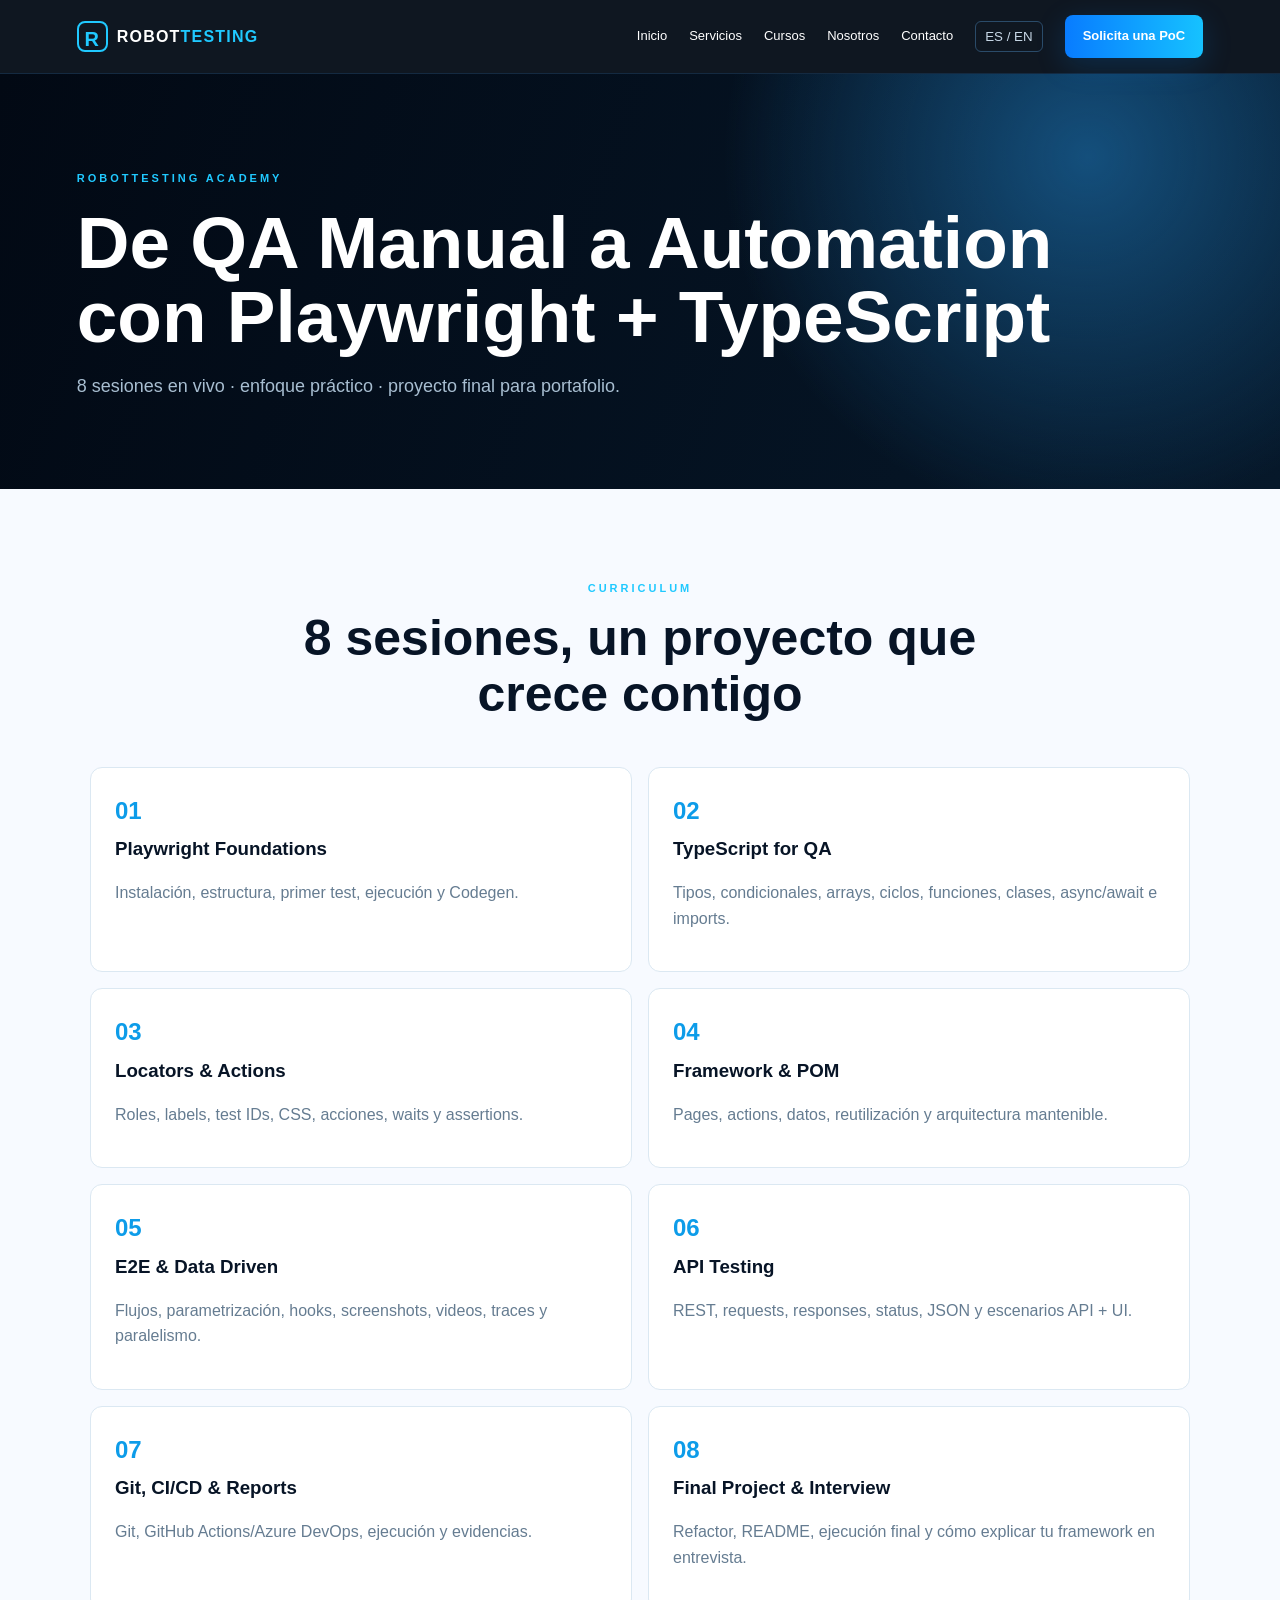
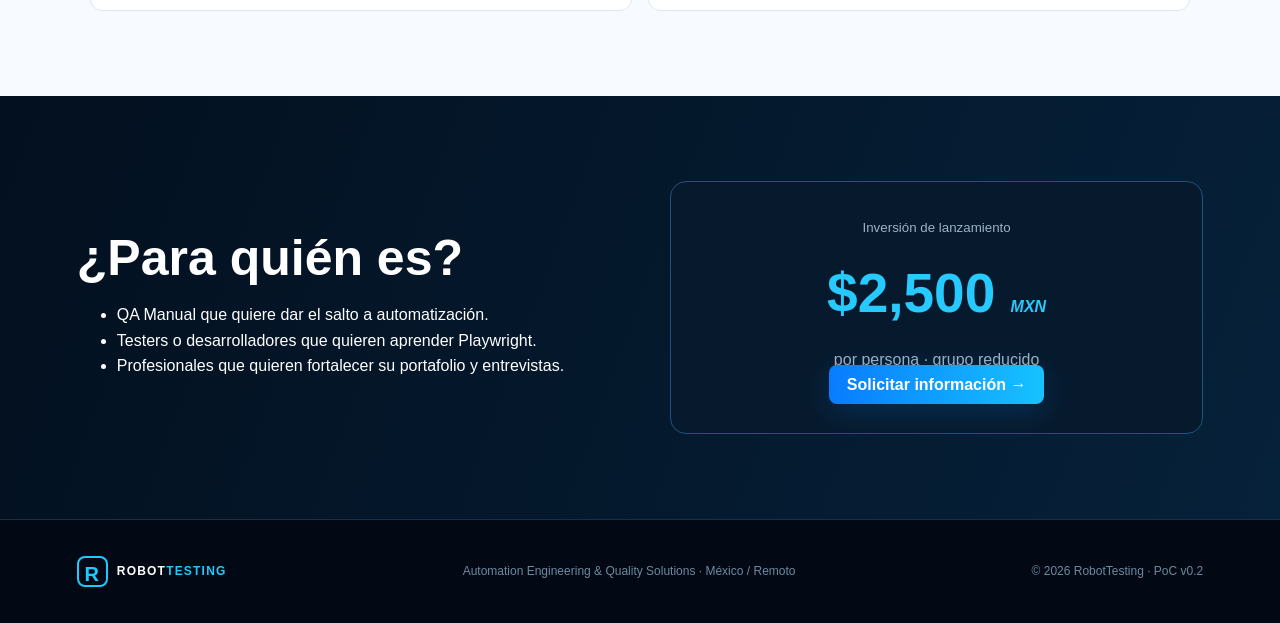
==== academy.html @ 84e16ac9 "version 0.2" ====
<!doctype html><html lang="es"><head><meta charset="utf-8"><meta name="viewport" content="width=device-width,initial-scale=1">
<meta name="description" content="RobotTesting - Automation Engineering & Quality Solutions">
<title>Academy | RobotTesting</title><link rel="stylesheet" href="styles.css"></head><body>
<header class="site-header">
  <a class="brand" href="index.html"><span class="mark">R</span><span>ROBOT<b>TESTING</b></span></a>
  <button class="menu" aria-label="Menu">☰</button>
  <nav>
    <a href="index.html" data-es="Inicio" data-en="Home">Inicio</a>
    <a href="services.html" data-es="Servicios" data-en="Services">Servicios</a>
    <a href="academy.html" data-es="Cursos" data-en="Academy">Cursos</a>
    <a href="about.html" data-es="Nosotros" data-en="About">Nosotros</a>
    <a href="contact.html" data-es="Contacto" data-en="Contact">Contacto</a>
    <button class="lang" id="langToggle">ES / EN</button>
    <a class="pill" href="contact.html" data-es="Solicita una PoC" data-en="Request a PoC">Solicita una PoC</a>
  </nav>
</header>
<main>
<section class="page-hero academy-hero"><span class="kicker">ROBOTTESTING ACADEMY</span><h1 data-es="De QA Manual a Automation con Playwright + TypeScript" data-en="From Manual QA to Automation with Playwright + TypeScript">De QA Manual a Automation con Playwright + TypeScript</h1><p data-es="8 sesiones en vivo · enfoque práctico · proyecto final para portafolio." data-en="8 live sessions · hands-on approach · final portfolio project.">8 sesiones en vivo · enfoque práctico · proyecto final para portafolio.</p></section>
<section class="section">
 <div class="heading"><span>CURRICULUM</span><h2 data-es="8 sesiones, un proyecto que crece contigo" data-en="8 sessions, one project that grows with you">8 sesiones, un proyecto que crece contigo</h2></div>
 <div class="timeline">
  <article><b>01</b><h3>Playwright Foundations</h3><p data-es="Instalación, estructura, primer test, ejecución y Codegen." data-en="Installation, structure, first test, execution and Codegen.">Instalación, estructura, primer test, ejecución y Codegen.</p></article>
  <article><b>02</b><h3>TypeScript for QA</h3><p data-es="Tipos, condicionales, arrays, ciclos, funciones, clases, async/await e imports." data-en="Types, conditionals, arrays, loops, functions, classes, async/await and imports.">Tipos, condicionales, arrays, ciclos, funciones, clases, async/await e imports.</p></article>
  <article><b>03</b><h3>Locators & Actions</h3><p data-es="Roles, labels, test IDs, CSS, acciones, waits y assertions." data-en="Roles, labels, test IDs, CSS, actions, waits and assertions.">Roles, labels, test IDs, CSS, acciones, waits y assertions.</p></article>
  <article><b>04</b><h3>Framework & POM</h3><p data-es="Pages, actions, datos, reutilización y arquitectura mantenible." data-en="Pages, actions, data, reuse and maintainable architecture.">Pages, actions, datos, reutilización y arquitectura mantenible.</p></article>
  <article><b>05</b><h3>E2E & Data Driven</h3><p data-es="Flujos, parametrización, hooks, screenshots, videos, traces y paralelismo." data-en="Flows, parametrization, hooks, screenshots, videos, traces and parallel execution.">Flujos, parametrización, hooks, screenshots, videos, traces y paralelismo.</p></article>
  <article><b>06</b><h3>API Testing</h3><p data-es="REST, requests, responses, status, JSON y escenarios API + UI." data-en="REST, requests, responses, status, JSON and API + UI scenarios.">REST, requests, responses, status, JSON y escenarios API + UI.</p></article>
  <article><b>07</b><h3>Git, CI/CD & Reports</h3><p data-es="Git, GitHub Actions/Azure DevOps, ejecución y evidencias." data-en="Git, GitHub Actions/Azure DevOps, execution and evidence.">Git, GitHub Actions/Azure DevOps, ejecución y evidencias.</p></article>
  <article><b>08</b><h3>Final Project & Interview</h3><p data-es="Refactor, README, ejecución final y cómo explicar tu framework en entrevista." data-en="Refactor, README, final execution and how to explain your framework in an interview.">Refactor, README, ejecución final y cómo explicar tu framework en entrevista.</p></article>
 </div>
</section>
<section class="split dark"><div><h2 data-es="¿Para quién es?" data-en="Who is it for?">¿Para quién es?</h2><ul><li data-es="QA Manual que quiere dar el salto a automatización." data-en="Manual QA professionals moving into automation.">QA Manual que quiere dar el salto a automatización.</li><li data-es="Testers o desarrolladores que quieren aprender Playwright." data-en="Testers or developers who want to learn Playwright.">Testers o desarrolladores que quieren aprender Playwright.</li><li data-es="Profesionales que quieren fortalecer su portafolio y entrevistas." data-en="Professionals who want to strengthen their portfolio and interview readiness.">Profesionales que quieren fortalecer su portafolio y entrevistas.</li></ul></div><div class="price"><small data-es="Inversión de lanzamiento" data-en="Launch investment">Inversión de lanzamiento</small><strong>$2,500 <i>MXN</i></strong><span data-es="por persona · grupo reducido" data-en="per person · small group">por persona · grupo reducido</span><a class="button" href="contact.html" data-es="Solicitar información →" data-en="Request information →">Solicitar información →</a></div></section>
</main>
<footer>
  <div class="brand"><span class="mark">R</span><span>ROBOT<b>TESTING</b></span></div>
  <p data-es="Automation Engineering & Quality Solutions · México / Remoto"
     data-en="Automation Engineering & Quality Solutions · Mexico / Remote">Automation Engineering & Quality Solutions · México / Remoto</p>
  <p>© 2026 RobotTesting · PoC v0.2</p>
</footer>
<script src="script.js"></script>
</body></html>
---- styles.css ----
:root{--bg:#030b16;--panel:#071524;--line:#16324d;--blue:#0d8dff;--cyan:#20c9ff;--ink:#071426;--muted:#8da4bb;--white:#f5f9ff}*{box-sizing:border-box}html{scroll-behavior:smooth}body{margin:0;background:#f7faff;color:var(--ink);font-family:Inter,Segoe UI,Arial,sans-serif;line-height:1.6}a{text-decoration:none;color:inherit}.site-header{height:74px;padding:0 6%;display:flex;align-items:center;justify-content:space-between;position:sticky;top:0;z-index:50;background:rgba(3,11,22,.95);border-bottom:1px solid #142a41;color:white;backdrop-filter:blur(15px)}.brand{display:flex;align-items:center;gap:9px;font-weight:800;letter-spacing:1.2px}.brand b{color:var(--cyan)}.mark{width:31px;height:31px;display:grid;place-items:center;border:2px solid var(--cyan);border-radius:8px;color:var(--cyan);font-size:20px}.site-header nav{display:flex;align-items:center;gap:22px;font-size:13px}.site-header nav>a:not(.pill):hover{color:var(--cyan)}.pill,.button{background:linear-gradient(90deg,#087cff,#16c2ff);color:#fff!important;padding:11px 18px;border-radius:8px;font-weight:700;border:0;cursor:pointer;box-shadow:0 8px 30px #078bff2e}.lang{background:transparent;border:1px solid #2a4b69;color:#c8d8e7;border-radius:6px;padding:7px 9px;cursor:pointer}.menu{display:none}.hero{min-height:650px;padding:75px 6%;display:grid;grid-template-columns:1.08fr .92fr;align-items:center;color:white;background:radial-gradient(circle at 75% 40%,#0a477b 0,transparent 30%),linear-gradient(110deg,#020812,#061729);overflow:hidden}.hero h1,.page-hero h1{font-size:clamp(46px,5.7vw,78px);line-height:1.02;margin:16px 0}.hero p,.page-hero p{max-width:760px;font-size:18px;color:#a8bed1}.kicker,.heading>span,.banner span{font-size:11px;letter-spacing:3px;font-weight:800;color:var(--cyan)}.cta{display:flex;gap:12px;margin:28px 0}.ghost{background:transparent;border:1px solid #3d688c;box-shadow:none}.badges{display:flex;gap:20px;flex-wrap:wrap;color:#8fa9c0;font-size:13px}.hero-art{text-align:center}.hero-art img{width:min(100%,650px);border-radius:20px;box-shadow:0 30px 100px #000}.trust{display:grid;grid-template-columns:repeat(4,1fr);background:#06111e;color:white;padding:25px 6%;border-top:1px solid #16334f}.trust div{display:flex;align-items:center;gap:12px;border-right:1px solid #193650;padding:0 20px}.trust b{font-size:24px;color:var(--cyan)}.trust span{font-size:13px;color:#b9cada}.section{padding:85px 6%}.heading{text-align:center;max-width:780px;margin:0 auto 45px}.heading h2,.split h2,.banner h2,.contact-card h2{font-size:clamp(32px,4vw,50px);line-height:1.12;margin:10px 0}.heading p{color:#627991}.grid{display:grid;gap:18px}.cards{grid-template-columns:repeat(4,1fr)}.cards article,.process article{height:100%;background:#fff;border:1px solid #dce8f3;border-radius:14px;padding:25px;box-shadow:0 12px 35px #0b315b0b;transition:.25s}.cards article:hover{transform:translateY(-5px);border-color:#45b8ff}.cards p,.process p{color:#667e95}.cards em{font-style:normal;color:#078ed9;font-size:12px}.icon{width:45px;height:45px;display:grid;place-items:center;border-radius:9px;background:#e7f6ff;color:#008ee7;font-weight:800}.split{padding:85px 6%;display:grid;grid-template-columns:1fr 1fr;gap:60px;align-items:center}.dark{background:linear-gradient(110deg,#03101f,#06213a);color:white}.dark p{color:#9eb6cb}.light{background:#fff}.flow{display:flex;flex-wrap:wrap;gap:8px;align-items:center}.flow span{padding:15px;background:#081b2d;border:1px solid #175078;border-radius:9px;color:#c8e4f6;font-size:12px}.flow b{color:#1fc7ff}.text-link{color:#21c9ff;font-weight:700}.tech{display:flex;justify-content:center;gap:12px;flex-wrap:wrap}.tech span{background:#fff;border:1px solid #d8e7f4;border-radius:9px;padding:14px 18px;font-weight:700;color:#31516d}.banner{padding:55px 6%;background:linear-gradient(100deg,#03101f,#08355d);color:white;display:flex;align-items:center;justify-content:space-between;gap:30px}.banner h2{margin:5px 0}.page-hero{padding:90px 6% 70px;color:white;background:radial-gradient(circle at 85% 20%,#0a4b80,transparent 28%),linear-gradient(110deg,#020914,#071d33)}.page-hero h1{max-width:1000px}.service-list{max-width:1180px;margin:auto}.service-list article{display:grid;grid-template-columns:100px 1fr;gap:30px;padding:45px 0;border-bottom:1px solid #d9e5ef}.service-no{font-size:40px;color:#0d9ce9;font-weight:900}.service-list h2{font-size:34px;margin:0}.service-list p{color:#5f768c;max-width:850px}.service-list ul{columns:2;padding-left:20px}.academy-hero{background:radial-gradient(circle at 85% 20%,#144f7c,transparent 32%),linear-gradient(110deg,#020914,#06182a)}.timeline{display:grid;grid-template-columns:repeat(2,1fr);gap:16px;max-width:1100px;margin:auto}.timeline article{padding:24px;border:1px solid #dbe8f2;border-radius:12px;background:#fff}.timeline b,.process b{color:#0d9ce9;font-size:24px}.timeline h3{margin:4px 0}.timeline p{color:#657c91}.price{background:#071a2d;border:1px solid #1b547c;border-radius:16px;padding:35px;text-align:center}.price small,.price span{display:block;color:#9bb2c7}.price strong{display:block;font-size:55px;color:#26caff;margin:10px}.price i{font-size:16px}.values{display:grid;grid-template-columns:1fr 1fr;gap:12px}.values div{background:#f4f9fd;border:1px solid #dce9f3;border-radius:10px;padding:22px}.values b{color:#0d9ce9;margin-right:10px}.process{grid-template-columns:repeat(4,1fr)}.contact-grid{display:grid;grid-template-columns:1.2fr .8fr;gap:40px;max-width:1100px;margin:auto}.contact-grid form{display:grid;gap:8px;background:white;border:1px solid #dbe7f1;border-radius:14px;padding:30px}.contact-grid label{font-weight:700;font-size:13px}.contact-grid input,.contact-grid textarea,.contact-grid select{width:100%;padding:13px;border:1px solid #cadbe9;border-radius:8px;font:inherit;background:#fbfdff}.contact-card{background:#061728;color:white;border-radius:14px;padding:35px}.contact-card p{color:#adc0d2}.contact-card hr{border:0;border-top:1px solid #24435d}.note{font-size:12px}footer{background:#020914;color:#6f899f;border-top:1px solid #17304a;padding:30px 6%;display:flex;justify-content:space-between;align-items:center;font-size:12px}footer .brand{color:white}@media(max-width:950px){.site-header nav a:not(.pill),.site-header .lang{display:none}.menu{display:block;background:none;border:0;color:white;font-size:24px}.hero,.split,.contact-grid{grid-template-columns:1fr}.cards,.process{grid-template-columns:repeat(2,1fr)}.trust{grid-template-columns:1fr 1fr}.timeline{grid-template-columns:1fr}.hero-art{margin-top:30px}}@media(max-width:620px){.site-header{padding:0 4%}.site-header .pill{display:none}.hero,.section,.split,.page-hero{padding-left:5%;padding-right:5%}.hero h1,.page-hero h1{font-size:43px}.cards,.process,.trust{grid-template-columns:1fr}.trust div{border-right:0}.service-list article{grid-template-columns:1fr;gap:5px}.service-list ul{columns:1}.banner,footer{flex-direction:column;align-items:flex-start}.cta{flex-direction:column}.values{grid-template-columns:1fr}}
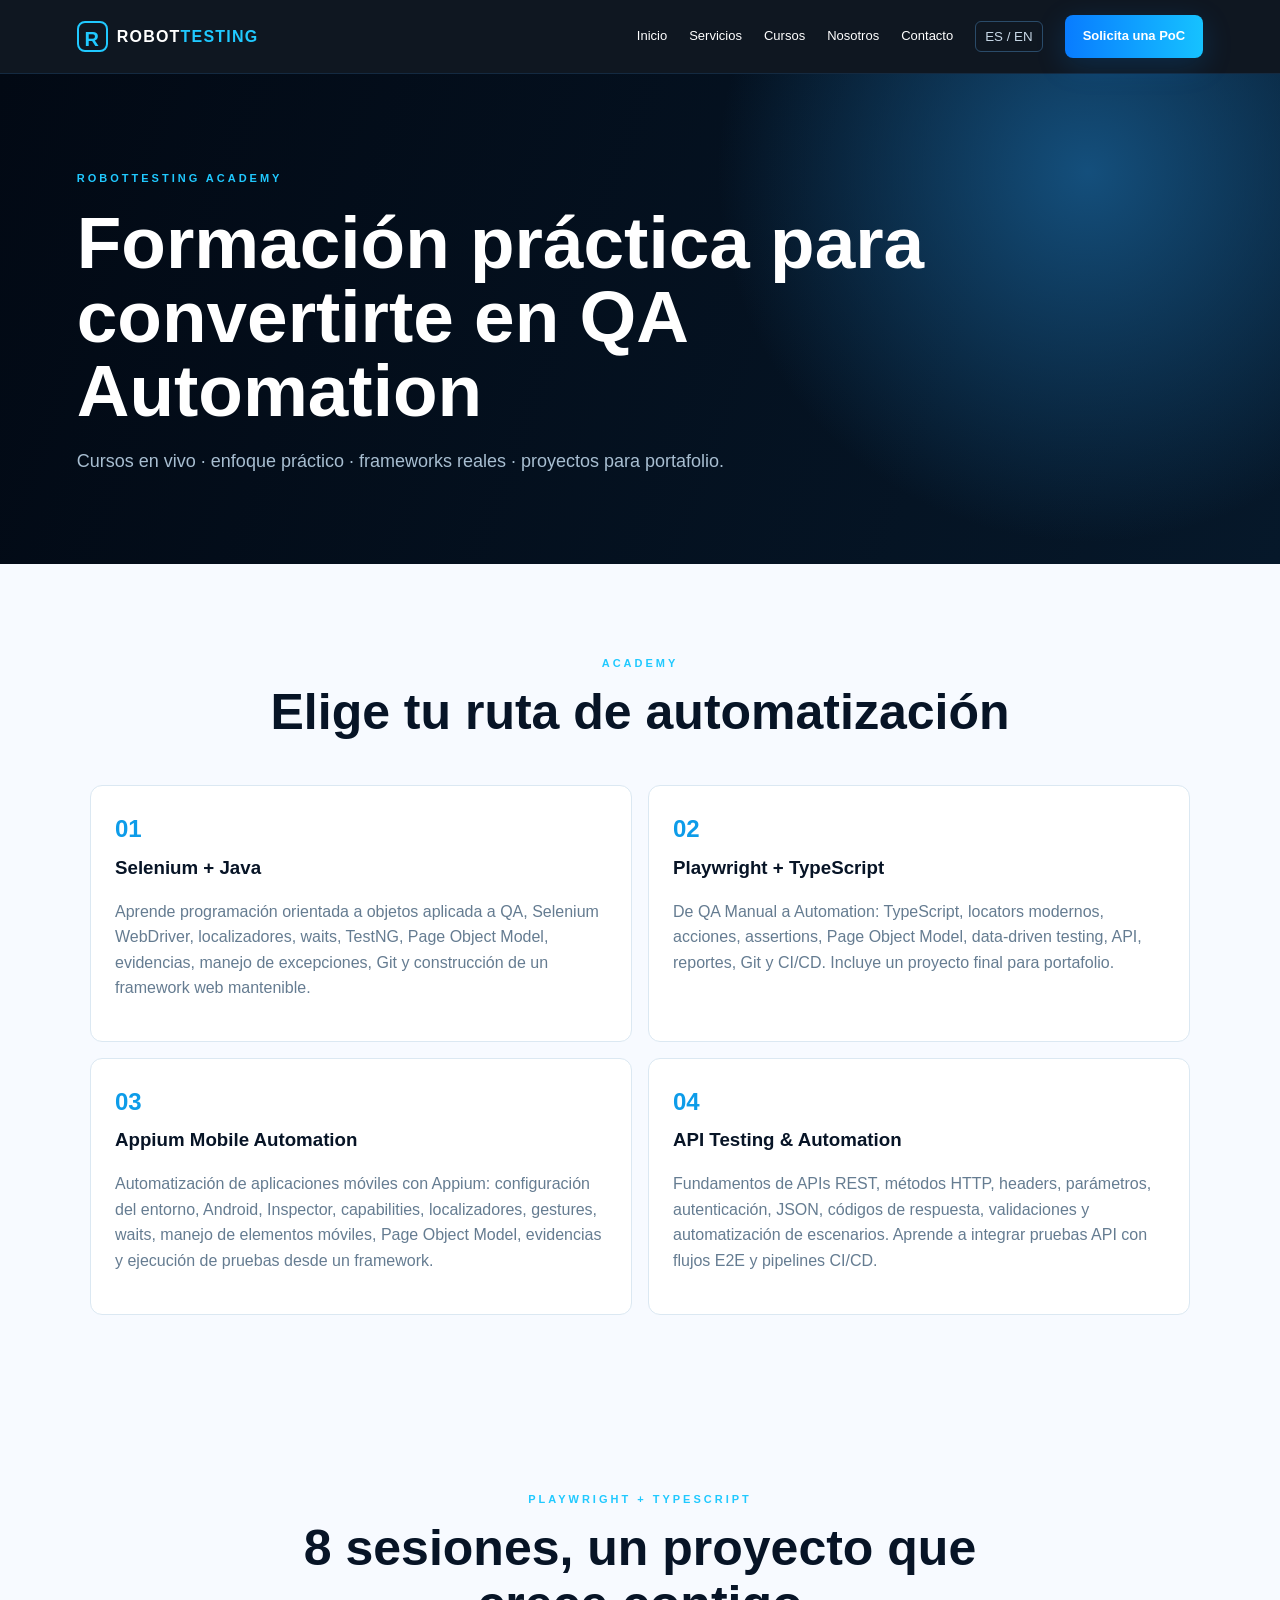
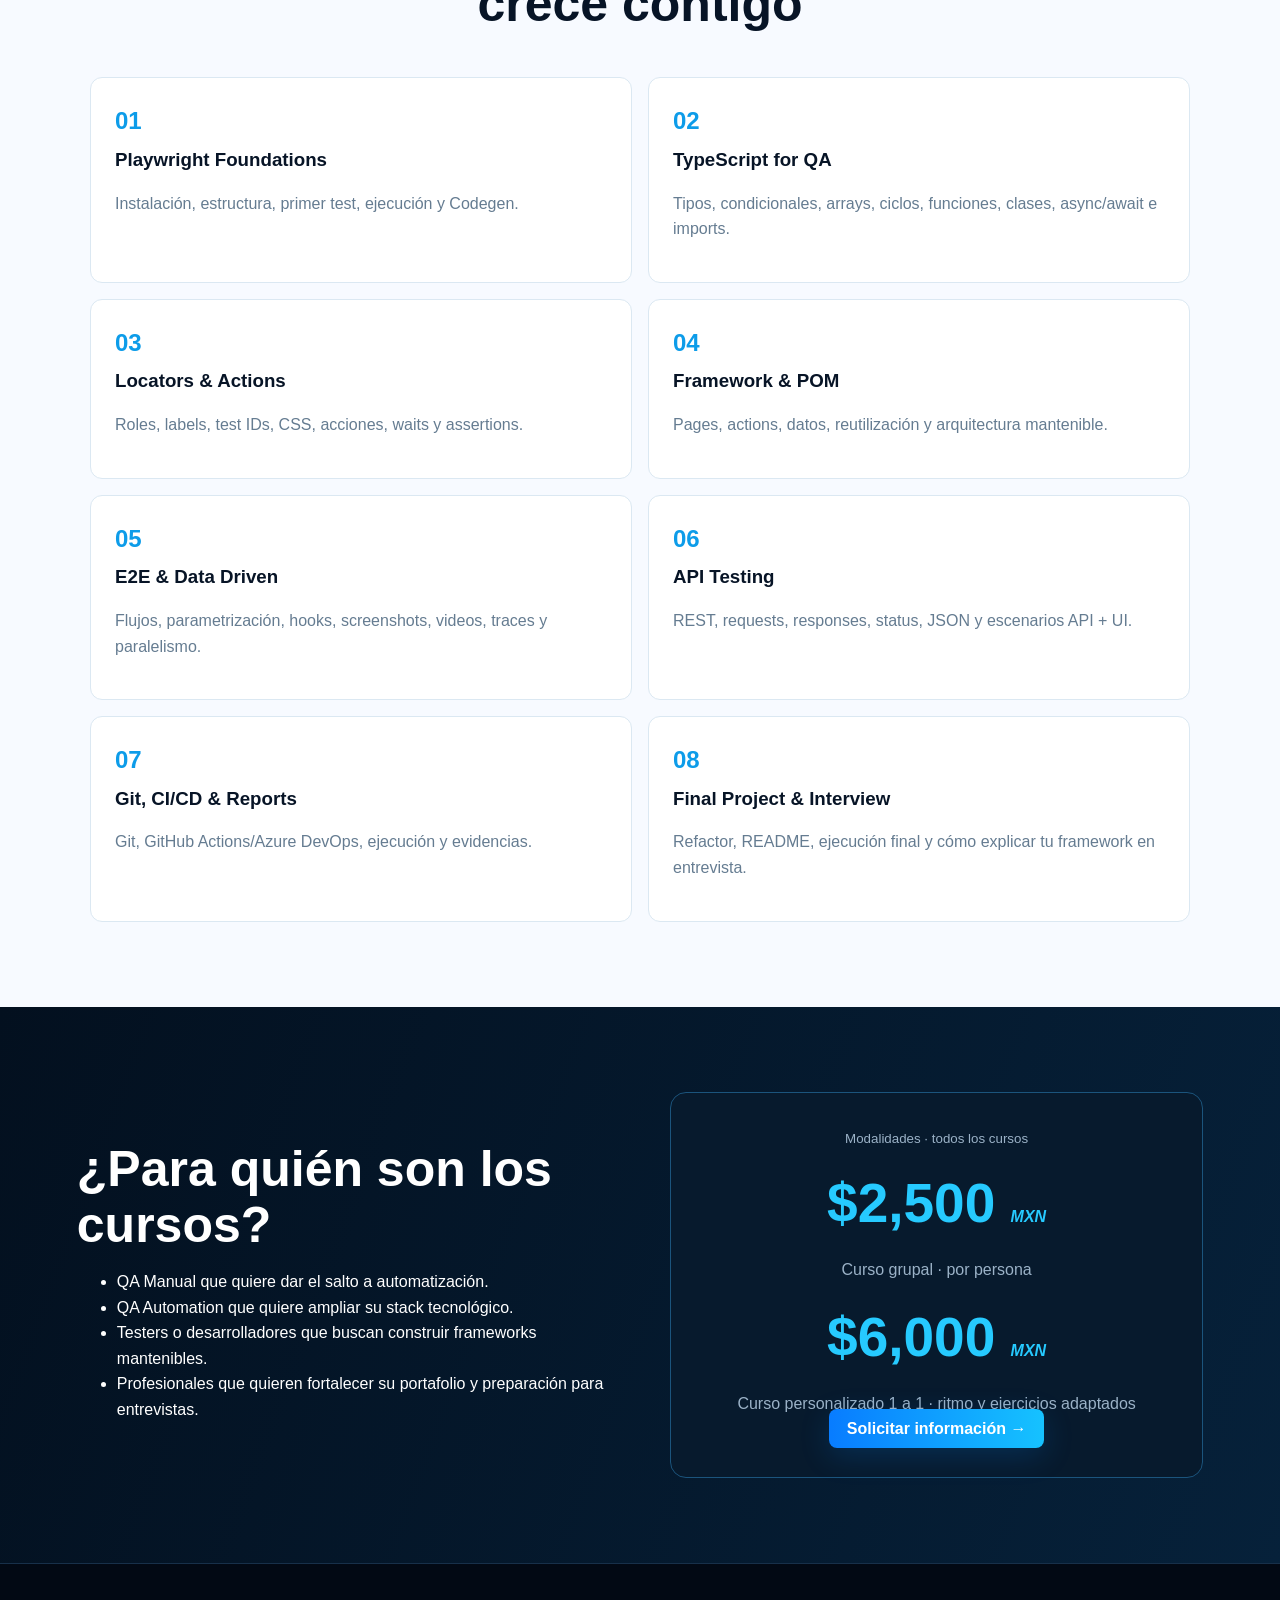
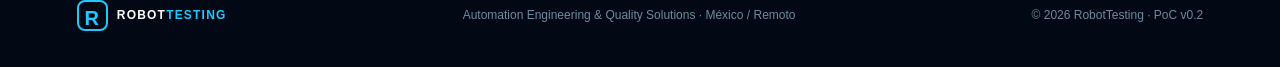
==== commit 588c05f9: "version 0.5" ====
--- a/academy.html
+++ b/academy.html
@@ -15,21 +15,40 @@
   </nav>
 </header>
 <main>
-<section class="page-hero academy-hero"><span class="kicker">ROBOTTESTING ACADEMY</span><h1 data-es="De QA Manual a Automation con Playwright + TypeScript" data-en="From Manual QA to Automation with Playwright + TypeScript">De QA Manual a Automation con Playwright + TypeScript</h1><p data-es="8 sesiones en vivo · enfoque práctico · proyecto final para portafolio." data-en="8 live sessions · hands-on approach · final portfolio project.">8 sesiones en vivo · enfoque práctico · proyecto final para portafolio.</p></section>
+<section class="page-hero academy-hero">
+  <span class="kicker">ROBOTTESTING ACADEMY</span>
+  <h1 data-es="Formación práctica para convertirte en QA Automation" data-en="Hands-on training to become a QA Automation Engineer">Formación práctica para convertirte en QA Automation</h1>
+  <p data-es="Cursos en vivo · enfoque práctico · frameworks reales · proyectos para portafolio." data-en="Live courses · hands-on approach · real-world frameworks · portfolio projects.">Cursos en vivo · enfoque práctico · frameworks reales · proyectos para portafolio.</p>
+</section>
+
 <section class="section">
- <div class="heading"><span>CURRICULUM</span><h2 data-es="8 sesiones, un proyecto que crece contigo" data-en="8 sessions, one project that grows with you">8 sesiones, un proyecto que crece contigo</h2></div>
- <div class="timeline">
-  <article><b>01</b><h3>Playwright Foundations</h3><p data-es="Instalación, estructura, primer test, ejecución y Codegen." data-en="Installation, structure, first test, execution and Codegen.">Instalación, estructura, primer test, ejecución y Codegen.</p></article>
-  <article><b>02</b><h3>TypeScript for QA</h3><p data-es="Tipos, condicionales, arrays, ciclos, funciones, clases, async/await e imports." data-en="Types, conditionals, arrays, loops, functions, classes, async/await and imports.">Tipos, condicionales, arrays, ciclos, funciones, clases, async/await e imports.</p></article>
-  <article><b>03</b><h3>Locators & Actions</h3><p data-es="Roles, labels, test IDs, CSS, acciones, waits y assertions." data-en="Roles, labels, test IDs, CSS, actions, waits and assertions.">Roles, labels, test IDs, CSS, acciones, waits y assertions.</p></article>
-  <article><b>04</b><h3>Framework & POM</h3><p data-es="Pages, actions, datos, reutilización y arquitectura mantenible." data-en="Pages, actions, data, reuse and maintainable architecture.">Pages, actions, datos, reutilización y arquitectura mantenible.</p></article>
-  <article><b>05</b><h3>E2E & Data Driven</h3><p data-es="Flujos, parametrización, hooks, screenshots, videos, traces y paralelismo." data-en="Flows, parametrization, hooks, screenshots, videos, traces and parallel execution.">Flujos, parametrización, hooks, screenshots, videos, traces y paralelismo.</p></article>
-  <article><b>06</b><h3>API Testing</h3><p data-es="REST, requests, responses, status, JSON y escenarios API + UI." data-en="REST, requests, responses, status, JSON and API + UI scenarios.">REST, requests, responses, status, JSON y escenarios API + UI.</p></article>
-  <article><b>07</b><h3>Git, CI/CD & Reports</h3><p data-es="Git, GitHub Actions/Azure DevOps, ejecución y evidencias." data-en="Git, GitHub Actions/Azure DevOps, execution and evidence.">Git, GitHub Actions/Azure DevOps, ejecución y evidencias.</p></article>
-  <article><b>08</b><h3>Final Project & Interview</h3><p data-es="Refactor, README, ejecución final y cómo explicar tu framework en entrevista." data-en="Refactor, README, final execution and how to explain your framework in an interview.">Refactor, README, ejecución final y cómo explicar tu framework en entrevista.</p></article>
- </div>
+  <div class="heading"><span>ACADEMY</span><h2 data-es="Elige tu ruta de automatización" data-en="Choose your automation path">Elige tu ruta de automatización</h2></div>
+  <div class="timeline">
+    <article><b>01</b><h3>Selenium + Java</h3><p data-es="Aprende programación orientada a objetos aplicada a QA, Selenium WebDriver, localizadores, waits, TestNG, Page Object Model, evidencias, manejo de excepciones, Git y construcción de un framework web mantenible." data-en="Learn object-oriented programming for QA, Selenium WebDriver, locators, waits, TestNG, Page Object Model, evidence, exception handling, Git and how to build a maintainable web automation framework.">Aprende programación orientada a objetos aplicada a QA, Selenium WebDriver, localizadores, waits, TestNG, Page Object Model, evidencias, manejo de excepciones, Git y construcción de un framework web mantenible.</p></article>
+    <article><b>02</b><h3>Playwright + TypeScript</h3><p data-es="De QA Manual a Automation: TypeScript, locators modernos, acciones, assertions, Page Object Model, data-driven testing, API, reportes, Git y CI/CD. Incluye un proyecto final para portafolio." data-en="From Manual QA to Automation: TypeScript, modern locators, actions, assertions, Page Object Model, data-driven testing, API, reporting, Git and CI/CD. Includes a final portfolio project.">De QA Manual a Automation: TypeScript, locators modernos, acciones, assertions, Page Object Model, data-driven testing, API, reportes, Git y CI/CD. Incluye un proyecto final para portafolio.</p></article>
+    <article><b>03</b><h3>Appium Mobile Automation</h3><p data-es="Automatización de aplicaciones móviles con Appium: configuración del entorno, Android, Inspector, capabilities, localizadores, gestures, waits, manejo de elementos móviles, Page Object Model, evidencias y ejecución de pruebas desde un framework." data-en="Mobile application automation with Appium: environment setup, Android, Inspector, capabilities, locators, gestures, waits, mobile element handling, Page Object Model, evidence and test execution from a framework.">Automatización de aplicaciones móviles con Appium: configuración del entorno, Android, Inspector, capabilities, localizadores, gestures, waits, manejo de elementos móviles, Page Object Model, evidencias y ejecución de pruebas desde un framework.</p></article>
+    <article><b>04</b><h3>API Testing & Automation</h3><p data-es="Fundamentos de APIs REST, métodos HTTP, headers, parámetros, autenticación, JSON, códigos de respuesta, validaciones y automatización de escenarios. Aprende a integrar pruebas API con flujos E2E y pipelines CI/CD." data-en="REST API fundamentals, HTTP methods, headers, parameters, authentication, JSON, response codes, validations and scenario automation. Learn to integrate API tests with E2E flows and CI/CD pipelines.">Fundamentos de APIs REST, métodos HTTP, headers, parámetros, autenticación, JSON, códigos de respuesta, validaciones y automatización de escenarios. Aprende a integrar pruebas API con flujos E2E y pipelines CI/CD.</p></article>
+  </div>
 </section>
-<section class="split dark"><div><h2 data-es="¿Para quién es?" data-en="Who is it for?">¿Para quién es?</h2><ul><li data-es="QA Manual que quiere dar el salto a automatización." data-en="Manual QA professionals moving into automation.">QA Manual que quiere dar el salto a automatización.</li><li data-es="Testers o desarrolladores que quieren aprender Playwright." data-en="Testers or developers who want to learn Playwright.">Testers o desarrolladores que quieren aprender Playwright.</li><li data-es="Profesionales que quieren fortalecer su portafolio y entrevistas." data-en="Professionals who want to strengthen their portfolio and interview readiness.">Profesionales que quieren fortalecer su portafolio y entrevistas.</li></ul></div><div class="price"><small data-es="Inversión de lanzamiento" data-en="Launch investment">Inversión de lanzamiento</small><strong>$2,500 <i>MXN</i></strong><span data-es="por persona · grupo reducido" data-en="per person · small group">por persona · grupo reducido</span><a class="button" href="contact.html" data-es="Solicitar información →" data-en="Request information →">Solicitar información →</a></div></section>
+
+<section class="section">
+  <div class="heading"><span>PLAYWRIGHT + TYPESCRIPT</span><h2 data-es="8 sesiones, un proyecto que crece contigo" data-en="8 sessions, one project that grows with you">8 sesiones, un proyecto que crece contigo</h2></div>
+  <div class="timeline">
+    <article><b>01</b><h3>Playwright Foundations</h3><p data-es="Instalación, estructura, primer test, ejecución y Codegen." data-en="Installation, structure, first test, execution and Codegen.">Instalación, estructura, primer test, ejecución y Codegen.</p></article>
+    <article><b>02</b><h3>TypeScript for QA</h3><p data-es="Tipos, condicionales, arrays, ciclos, funciones, clases, async/await e imports." data-en="Types, conditionals, arrays, loops, functions, classes, async/await and imports.">Tipos, condicionales, arrays, ciclos, funciones, clases, async/await e imports.</p></article>
+    <article><b>03</b><h3>Locators & Actions</h3><p data-es="Roles, labels, test IDs, CSS, acciones, waits y assertions." data-en="Roles, labels, test IDs, CSS, actions, waits and assertions.">Roles, labels, test IDs, CSS, acciones, waits y assertions.</p></article>
+    <article><b>04</b><h3>Framework & POM</h3><p data-es="Pages, actions, datos, reutilización y arquitectura mantenible." data-en="Pages, actions, data, reuse and maintainable architecture.">Pages, actions, datos, reutilización y arquitectura mantenible.</p></article>
+    <article><b>05</b><h3>E2E & Data Driven</h3><p data-es="Flujos, parametrización, hooks, screenshots, videos, traces y paralelismo." data-en="Flows, parametrization, hooks, screenshots, videos, traces and parallel execution.">Flujos, parametrización, hooks, screenshots, videos, traces y paralelismo.</p></article>
+    <article><b>06</b><h3>API Testing</h3><p data-es="REST, requests, responses, status, JSON y escenarios API + UI." data-en="REST, requests, responses, status, JSON and API + UI scenarios.">REST, requests, responses, status, JSON y escenarios API + UI.</p></article>
+    <article><b>07</b><h3>Git, CI/CD & Reports</h3><p data-es="Git, GitHub Actions/Azure DevOps, ejecución y evidencias." data-en="Git, GitHub Actions/Azure DevOps, execution and evidence.">Git, GitHub Actions/Azure DevOps, ejecución y evidencias.</p></article>
+    <article><b>08</b><h3>Final Project & Interview</h3><p data-es="Refactor, README, ejecución final y cómo explicar tu framework en entrevista." data-en="Refactor, README, final execution and how to explain your framework in an interview.">Refactor, README, ejecución final y cómo explicar tu framework en entrevista.</p></article>
+  </div>
+</section>
+
+<section class="split dark">
+  <div><h2 data-es="¿Para quién son los cursos?" data-en="Who are the courses for?">¿Para quién son los cursos?</h2><ul><li data-es="QA Manual que quiere dar el salto a automatización." data-en="Manual QA professionals moving into automation.">QA Manual que quiere dar el salto a automatización.</li><li data-es="QA Automation que quiere ampliar su stack tecnológico." data-en="QA Automation engineers who want to expand their technology stack.">QA Automation que quiere ampliar su stack tecnológico.</li><li data-es="Testers o desarrolladores que buscan construir frameworks mantenibles." data-en="Testers or developers who want to build maintainable frameworks.">Testers o desarrolladores que buscan construir frameworks mantenibles.</li><li data-es="Profesionales que quieren fortalecer su portafolio y preparación para entrevistas." data-en="Professionals who want to strengthen their portfolio and interview readiness.">Profesionales que quieren fortalecer su portafolio y preparación para entrevistas.</li></ul></div>
+  <div class="price"><small data-es="Modalidades · todos los cursos" data-en="Options · all courses">Modalidades · todos los cursos</small><strong>$2,500 <i>MXN</i></strong><span data-es="Curso grupal · por persona" data-en="Group course · per person">Curso grupal · por persona</span><strong>$6,000 <i>MXN</i></strong><span data-es="Curso personalizado 1 a 1 · ritmo y ejercicios adaptados" data-en="Personalized 1-on-1 course · tailored pace and exercises">Curso personalizado 1 a 1 · ritmo y ejercicios adaptados</span><a class="button" href="contact.html" data-es="Solicitar información →" data-en="Request information →">Solicitar información →</a></div>
+</section>
 </main>
 <footer>
   <div class="brand"><span class="mark">R</span><span>ROBOT<b>TESTING</b></span></div>
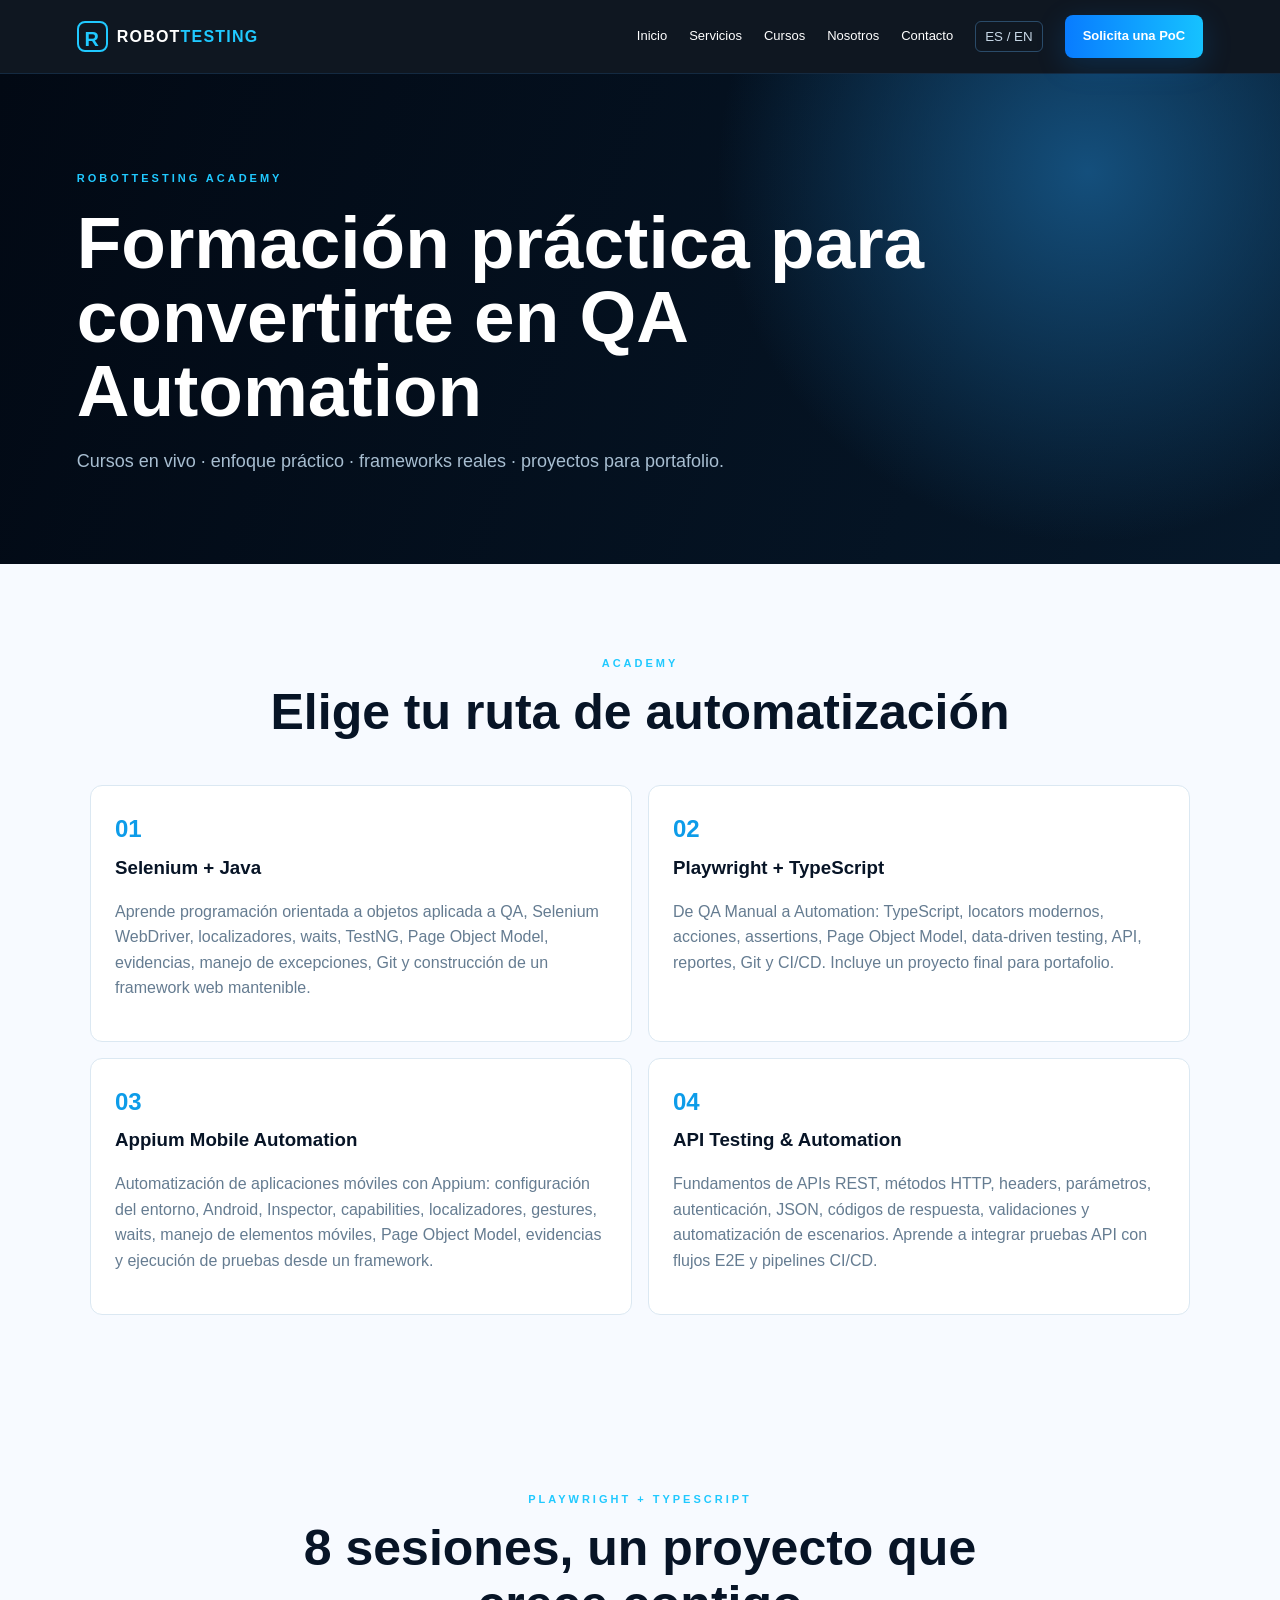
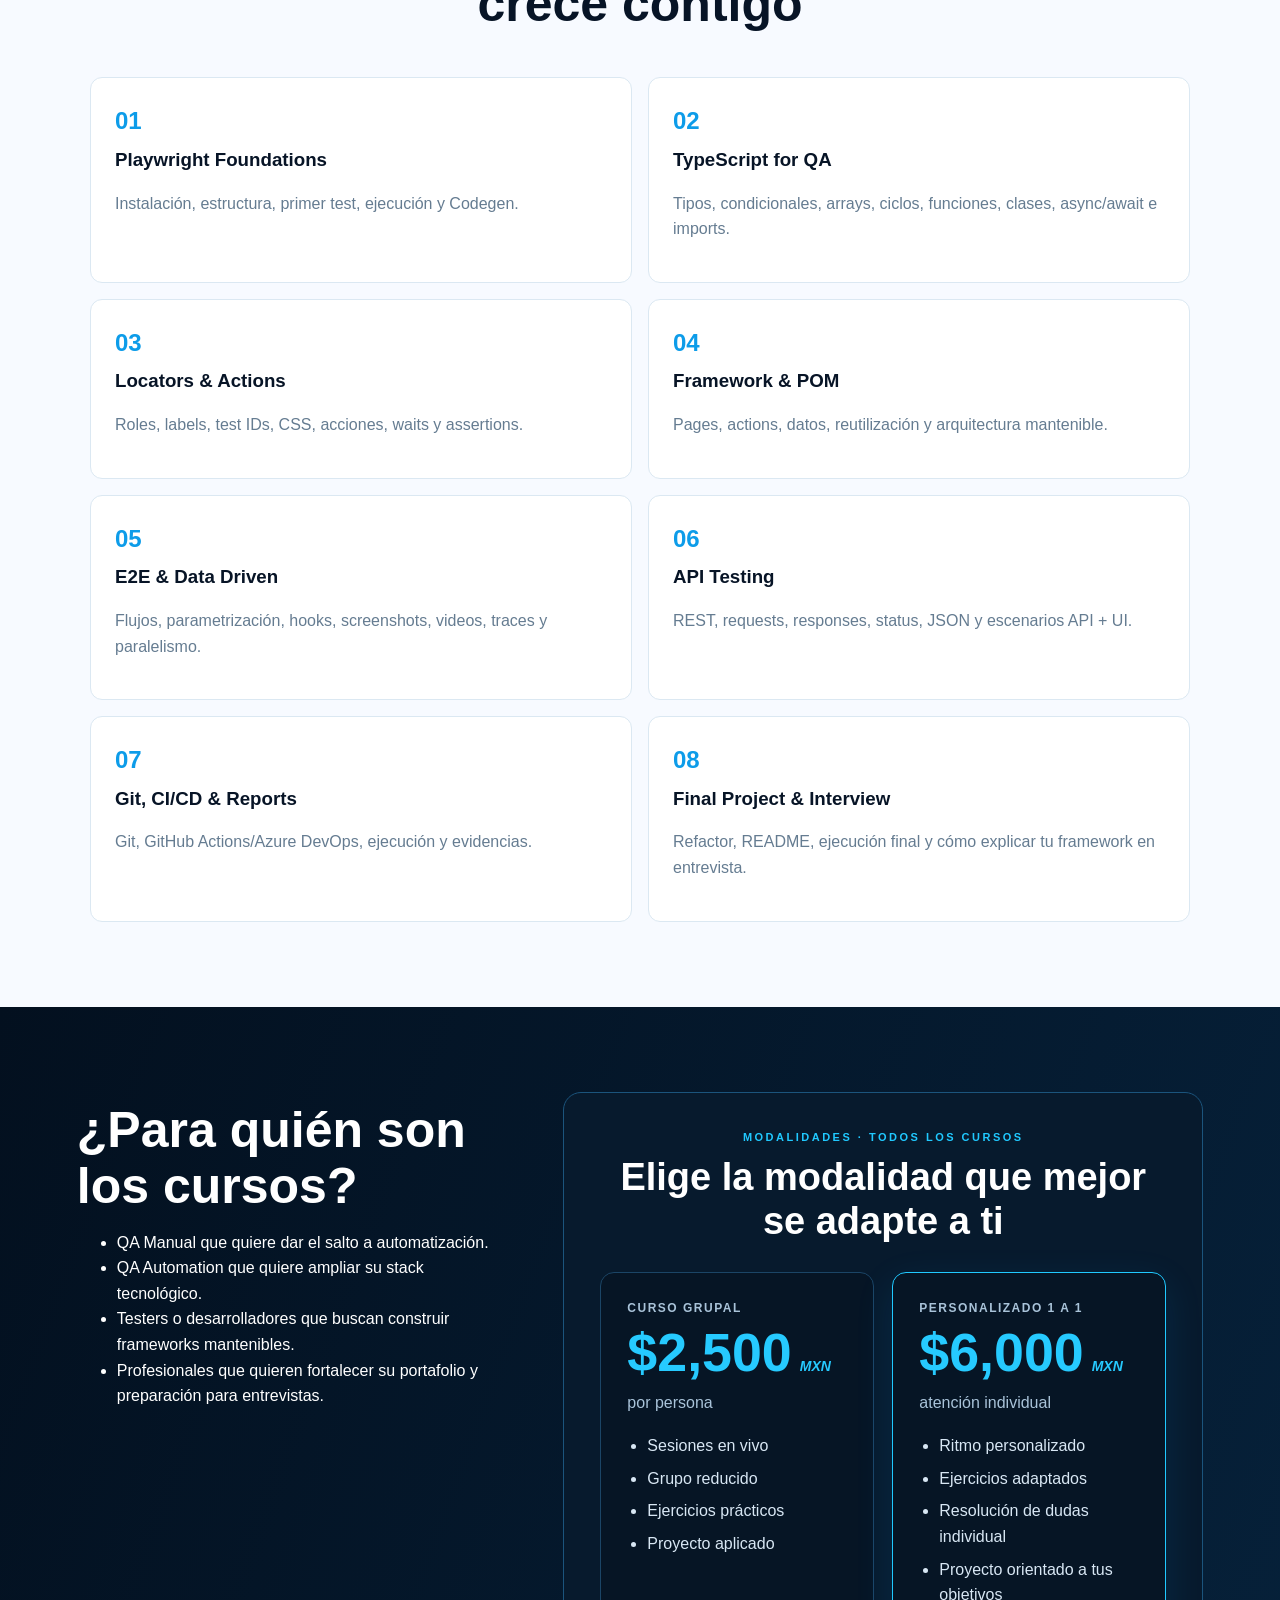
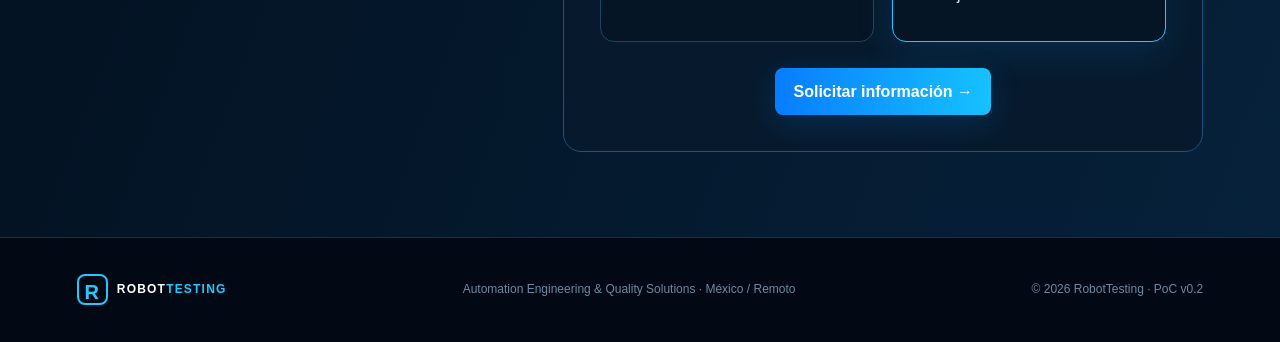
==== commit e1a2698c: "version 0.7" ====
--- a/academy.html
+++ b/academy.html
@@ -47,7 +47,35 @@
 
 <section class="split dark">
   <div><h2 data-es="¿Para quién son los cursos?" data-en="Who are the courses for?">¿Para quién son los cursos?</h2><ul><li data-es="QA Manual que quiere dar el salto a automatización." data-en="Manual QA professionals moving into automation.">QA Manual que quiere dar el salto a automatización.</li><li data-es="QA Automation que quiere ampliar su stack tecnológico." data-en="QA Automation engineers who want to expand their technology stack.">QA Automation que quiere ampliar su stack tecnológico.</li><li data-es="Testers o desarrolladores que buscan construir frameworks mantenibles." data-en="Testers or developers who want to build maintainable frameworks.">Testers o desarrolladores que buscan construir frameworks mantenibles.</li><li data-es="Profesionales que quieren fortalecer su portafolio y preparación para entrevistas." data-en="Professionals who want to strengthen their portfolio and interview readiness.">Profesionales que quieren fortalecer su portafolio y preparación para entrevistas.</li></ul></div>
-  <div class="price"><small data-es="Modalidades · todos los cursos" data-en="Options · all courses">Modalidades · todos los cursos</small><strong>$2,500 <i>MXN</i></strong><span data-es="Curso grupal · por persona" data-en="Group course · per person">Curso grupal · por persona</span><strong>$6,000 <i>MXN</i></strong><span data-es="Curso personalizado 1 a 1 · ritmo y ejercicios adaptados" data-en="Personalized 1-on-1 course · tailored pace and exercises">Curso personalizado 1 a 1 · ritmo y ejercicios adaptados</span><a class="button" href="contact.html" data-es="Solicitar información →" data-en="Request information →">Solicitar información →</a></div>
+  <div class="course-pricing">
+  <small class="pricing-kicker" data-es="MODALIDADES · TODOS LOS CURSOS" data-en="OPTIONS · ALL COURSES">MODALIDADES · TODOS LOS CURSOS</small>
+  <h2 data-es="Elige la modalidad que mejor se adapte a ti" data-en="Choose the option that works best for you">Elige la modalidad que mejor se adapte a ti</h2>
+  <div class="pricing-options">
+    <article class="pricing-card">
+      <span class="pricing-label" data-es="CURSO GRUPAL" data-en="GROUP COURSE">CURSO GRUPAL</span>
+      <div class="pricing-amount"><strong>$2,500</strong><i>MXN</i></div>
+      <p data-es="por persona" data-en="per person">por persona</p>
+      <ul>
+        <li data-es="Sesiones en vivo" data-en="Live sessions">Sesiones en vivo</li>
+        <li data-es="Grupo reducido" data-en="Small group">Grupo reducido</li>
+        <li data-es="Ejercicios prácticos" data-en="Hands-on exercises">Ejercicios prácticos</li>
+        <li data-es="Proyecto aplicado" data-en="Applied project">Proyecto aplicado</li>
+      </ul>
+    </article>
+    <article class="pricing-card featured">
+      <span class="pricing-label" data-es="PERSONALIZADO 1 A 1" data-en="PERSONALIZED 1-ON-1">PERSONALIZADO 1 A 1</span>
+      <div class="pricing-amount"><strong>$6,000</strong><i>MXN</i></div>
+      <p data-es="atención individual" data-en="individual coaching">atención individual</p>
+      <ul>
+        <li data-es="Ritmo personalizado" data-en="Personalized pace">Ritmo personalizado</li>
+        <li data-es="Ejercicios adaptados" data-en="Tailored exercises">Ejercicios adaptados</li>
+        <li data-es="Resolución de dudas individual" data-en="Individual Q&amp;A support">Resolución de dudas individual</li>
+        <li data-es="Proyecto orientado a tus objetivos" data-en="Project aligned to your goals">Proyecto orientado a tus objetivos</li>
+      </ul>
+    </article>
+  </div>
+  <a class="button pricing-cta" href="contact.html" data-es="Solicitar información →" data-en="Request information →">Solicitar información →</a>
+</div>
 </section>
 </main>
 <footer>
--- a/styles.css
+++ b/styles.css
@@ -1,2 +1,21 @@
 
 :root{--bg:#030b16;--panel:#071524;--line:#16324d;--blue:#0d8dff;--cyan:#20c9ff;--ink:#071426;--muted:#8da4bb;--white:#f5f9ff}*{box-sizing:border-box}html{scroll-behavior:smooth}body{margin:0;background:#f7faff;color:var(--ink);font-family:Inter,Segoe UI,Arial,sans-serif;line-height:1.6}a{text-decoration:none;color:inherit}.site-header{height:74px;padding:0 6%;display:flex;align-items:center;justify-content:space-between;position:sticky;top:0;z-index:50;background:rgba(3,11,22,.95);border-bottom:1px solid #142a41;color:white;backdrop-filter:blur(15px)}.brand{display:flex;align-items:center;gap:9px;font-weight:800;letter-spacing:1.2px}.brand b{color:var(--cyan)}.mark{width:31px;height:31px;display:grid;place-items:center;border:2px solid var(--cyan);border-radius:8px;color:var(--cyan);font-size:20px}.site-header nav{display:flex;align-items:center;gap:22px;font-size:13px}.site-header nav>a:not(.pill):hover{color:var(--cyan)}.pill,.button{background:linear-gradient(90deg,#087cff,#16c2ff);color:#fff!important;padding:11px 18px;border-radius:8px;font-weight:700;border:0;cursor:pointer;box-shadow:0 8px 30px #078bff2e}.lang{background:transparent;border:1px solid #2a4b69;color:#c8d8e7;border-radius:6px;padding:7px 9px;cursor:pointer}.menu{display:none}.hero{min-height:650px;padding:75px 6%;display:grid;grid-template-columns:1.08fr .92fr;align-items:center;color:white;background:radial-gradient(circle at 75% 40%,#0a477b 0,transparent 30%),linear-gradient(110deg,#020812,#061729);overflow:hidden}.hero h1,.page-hero h1{font-size:clamp(46px,5.7vw,78px);line-height:1.02;margin:16px 0}.hero p,.page-hero p{max-width:760px;font-size:18px;color:#a8bed1}.kicker,.heading>span,.banner span{font-size:11px;letter-spacing:3px;font-weight:800;color:var(--cyan)}.cta{display:flex;gap:12px;margin:28px 0}.ghost{background:transparent;border:1px solid #3d688c;box-shadow:none}.badges{display:flex;gap:20px;flex-wrap:wrap;color:#8fa9c0;font-size:13px}.hero-art{text-align:center}.hero-art img{width:min(100%,650px);border-radius:20px;box-shadow:0 30px 100px #000}.trust{display:grid;grid-template-columns:repeat(4,1fr);background:#06111e;color:white;padding:25px 6%;border-top:1px solid #16334f}.trust div{display:flex;align-items:center;gap:12px;border-right:1px solid #193650;padding:0 20px}.trust b{font-size:24px;color:var(--cyan)}.trust span{font-size:13px;color:#b9cada}.section{padding:85px 6%}.heading{text-align:center;max-width:780px;margin:0 auto 45px}.heading h2,.split h2,.banner h2,.contact-card h2{font-size:clamp(32px,4vw,50px);line-height:1.12;margin:10px 0}.heading p{color:#627991}.grid{display:grid;gap:18px}.cards{grid-template-columns:repeat(4,1fr)}.cards article,.process article{height:100%;background:#fff;border:1px solid #dce8f3;border-radius:14px;padding:25px;box-shadow:0 12px 35px #0b315b0b;transition:.25s}.cards article:hover{transform:translateY(-5px);border-color:#45b8ff}.cards p,.process p{color:#667e95}.cards em{font-style:normal;color:#078ed9;font-size:12px}.icon{width:45px;height:45px;display:grid;place-items:center;border-radius:9px;background:#e7f6ff;color:#008ee7;font-weight:800}.split{padding:85px 6%;display:grid;grid-template-columns:1fr 1fr;gap:60px;align-items:center}.dark{background:linear-gradient(110deg,#03101f,#06213a);color:white}.dark p{color:#9eb6cb}.light{background:#fff}.flow{display:flex;flex-wrap:wrap;gap:8px;align-items:center}.flow span{padding:15px;background:#081b2d;border:1px solid #175078;border-radius:9px;color:#c8e4f6;font-size:12px}.flow b{color:#1fc7ff}.text-link{color:#21c9ff;font-weight:700}.tech{display:flex;justify-content:center;gap:12px;flex-wrap:wrap}.tech span{background:#fff;border:1px solid #d8e7f4;border-radius:9px;padding:14px 18px;font-weight:700;color:#31516d}.banner{padding:55px 6%;background:linear-gradient(100deg,#03101f,#08355d);color:white;display:flex;align-items:center;justify-content:space-between;gap:30px}.banner h2{margin:5px 0}.page-hero{padding:90px 6% 70px;color:white;background:radial-gradient(circle at 85% 20%,#0a4b80,transparent 28%),linear-gradient(110deg,#020914,#071d33)}.page-hero h1{max-width:1000px}.service-list{max-width:1180px;margin:auto}.service-list article{display:grid;grid-template-columns:100px 1fr;gap:30px;padding:45px 0;border-bottom:1px solid #d9e5ef}.service-no{font-size:40px;color:#0d9ce9;font-weight:900}.service-list h2{font-size:34px;margin:0}.service-list p{color:#5f768c;max-width:850px}.service-list ul{columns:2;padding-left:20px}.academy-hero{background:radial-gradient(circle at 85% 20%,#144f7c,transparent 32%),linear-gradient(110deg,#020914,#06182a)}.timeline{display:grid;grid-template-columns:repeat(2,1fr);gap:16px;max-width:1100px;margin:auto}.timeline article{padding:24px;border:1px solid #dbe8f2;border-radius:12px;background:#fff}.timeline b,.process b{color:#0d9ce9;font-size:24px}.timeline h3{margin:4px 0}.timeline p{color:#657c91}.price{background:#071a2d;border:1px solid #1b547c;border-radius:16px;padding:35px;text-align:center}.price small,.price span{display:block;color:#9bb2c7}.price strong{display:block;font-size:55px;color:#26caff;margin:10px}.price i{font-size:16px}.values{display:grid;grid-template-columns:1fr 1fr;gap:12px}.values div{background:#f4f9fd;border:1px solid #dce9f3;border-radius:10px;padding:22px}.values b{color:#0d9ce9;margin-right:10px}.process{grid-template-columns:repeat(4,1fr)}.contact-grid{display:grid;grid-template-columns:1.2fr .8fr;gap:40px;max-width:1100px;margin:auto}.contact-grid form{display:grid;gap:8px;background:white;border:1px solid #dbe7f1;border-radius:14px;padding:30px}.contact-grid label{font-weight:700;font-size:13px}.contact-grid input,.contact-grid textarea,.contact-grid select{width:100%;padding:13px;border:1px solid #cadbe9;border-radius:8px;font:inherit;background:#fbfdff}.contact-card{background:#061728;color:white;border-radius:14px;padding:35px}.contact-card p{color:#adc0d2}.contact-card hr{border:0;border-top:1px solid #24435d}.note{font-size:12px}footer{background:#020914;color:#6f899f;border-top:1px solid #17304a;padding:30px 6%;display:flex;justify-content:space-between;align-items:center;font-size:12px}footer .brand{color:white}@media(max-width:950px){.site-header nav a:not(.pill),.site-header .lang{display:none}.menu{display:block;background:none;border:0;color:white;font-size:24px}.hero,.split,.contact-grid{grid-template-columns:1fr}.cards,.process{grid-template-columns:repeat(2,1fr)}.trust{grid-template-columns:1fr 1fr}.timeline{grid-template-columns:1fr}.hero-art{margin-top:30px}}@media(max-width:620px){.site-header{padding:0 4%}.site-header .pill{display:none}.hero,.section,.split,.page-hero{padding-left:5%;padding-right:5%}.hero h1,.page-hero h1{font-size:43px}.cards,.process,.trust{grid-template-columns:1fr}.trust div{border-right:0}.service-list article{grid-template-columns:1fr;gap:5px}.service-list ul{columns:1}.banner,footer{flex-direction:column;align-items:flex-start}.cta{flex-direction:column}.values{grid-template-columns:1fr}}
+
+/* RobotTesting Academy - pricing options */
+.course-pricing{background:#071a2d;border:1px solid #1b547c;border-radius:18px;padding:36px;color:#fff;text-align:center}
+.pricing-kicker{display:block;color:var(--cyan);font-size:11px;letter-spacing:2.5px;font-weight:800}
+.course-pricing>h2{font-size:clamp(26px,3vw,38px);line-height:1.15;margin:10px auto 28px;max-width:720px}
+.pricing-options{display:grid;grid-template-columns:repeat(2,minmax(0,1fr));gap:18px;text-align:left}
+.pricing-card{background:#061525;border:1px solid #1b4566;border-radius:14px;padding:26px;min-width:0}
+.pricing-card.featured{border-color:#20c9ff;box-shadow:0 12px 38px #00a8ff1f}
+.pricing-label{display:block;color:#a9c3d9;font-size:12px;letter-spacing:1.5px;font-weight:800;margin-bottom:8px}
+.pricing-amount{display:flex;align-items:baseline;gap:8px;white-space:nowrap}
+.pricing-amount strong{font-size:clamp(38px,4.2vw,54px);line-height:1;color:#26caff}
+.pricing-amount i{font-size:14px;color:#26caff;font-style:italic;font-weight:800}
+.pricing-card p{margin:10px 0 18px;color:#a9c3d9}
+.pricing-card ul{margin:0;padding-left:20px;color:#d8e7f4}
+.pricing-card li{margin:7px 0}
+.pricing-cta{display:inline-block;margin-top:26px}
+.split.dark:has(.course-pricing){grid-template-columns:.8fr 1.2fr;align-items:start}
+@media(max-width:950px){.split.dark:has(.course-pricing){grid-template-columns:1fr}.pricing-options{grid-template-columns:1fr 1fr}}
+@media(max-width:700px){.course-pricing{padding:24px 18px}.pricing-options{grid-template-columns:1fr}.pricing-card{padding:22px}.pricing-amount strong{font-size:44px}.pricing-cta{width:100%;text-align:center}}
